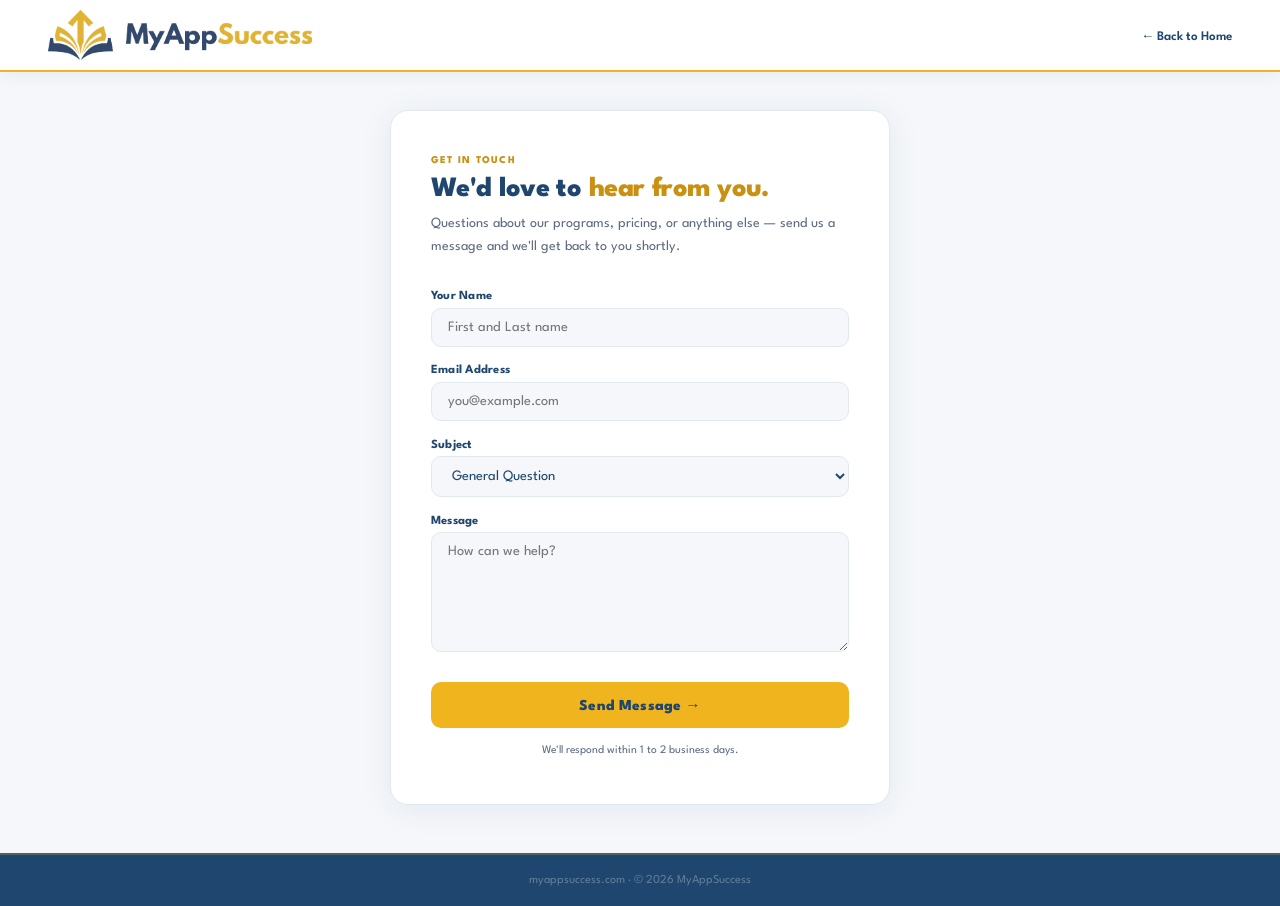
==== contact.html @ 7dba810b "Add files via upload" ====
<!DOCTYPE html>
<html lang="en">
<head>
<meta charset="UTF-8" />
<meta name="viewport" content="width=device-width, initial-scale=1.0" />
<title>Contact Us | MyAppSuccess</title>
<link rel="icon" type="image/png" href="/favicon.png" />
<link rel="apple-touch-icon" href="/apple-touch-icon.png" />
<link href="https://fonts.googleapis.com/css2?family=League+Spartan:wght@300;400;500;600;700;800&display=swap" rel="stylesheet" />
<style>
*, *::before, *::after { box-sizing: border-box; margin: 0; padding: 0; }
:root {
  --navy: #1e466e;
  --navy-mid: #285888;
  --gold: #f0b41e;
  --gold-dark: #c99012;
  --gold-bg: #fef9e6;
  --white: #ffffff;
  --off-white: #f5f7fa;
  --text: #1e466e;
  --muted: #5c6a82;
  --border: #e2e8f0;
  --font: 'League Spartan', sans-serif;
  --radius: 14px;
}
html { scroll-behavior: smooth; }
body { font-family: var(--font); color: var(--text); background: var(--off-white); overflow-x: hidden; min-height: 100vh; display: flex; flex-direction: column; }

/* NAV */
nav {
  position: fixed; top: 0; left: 0; right: 0; z-index: 100;
  display: flex; align-items: center; justify-content: space-between;
  padding: 0 3rem; height: 72px;
  background: rgba(255,255,255,0.97);
  border-bottom: 2px solid var(--gold);
  box-shadow: 0 2px 16px rgba(30,70,110,0.07);
}
.nav-logo img { height: 50px; width: auto; display: block; }
.nav-back { font-size: 0.82rem; font-weight: 600; color: var(--navy); text-decoration: none; display: flex; align-items: center; gap: 0.4rem; transition: color 0.2s; }
.nav-back:hover { color: var(--navy-mid); }
@media (max-width: 600px) { nav { padding: 0 1.2rem; } }

/* MAIN */
main { flex: 1; display: flex; align-items: center; justify-content: center; padding: 110px 1.5rem 3rem; }

.contact-card {
  background: white; border-radius: 18px;
  border: 1.5px solid var(--border);
  box-shadow: 0 4px 32px rgba(30,70,110,0.08);
  padding: 2.8rem 2.5rem;
  width: 100%; max-width: 500px;
}

.contact-eyebrow {
  font-size: 0.65rem; font-weight: 800; letter-spacing: 0.12em;
  text-transform: uppercase; color: var(--gold-dark);
  margin-bottom: 0.6rem;
}
.contact-card h1 {
  font-size: 1.75rem; font-weight: 800; color: var(--navy);
  letter-spacing: -0.02em; line-height: 1.1; margin-bottom: 0.5rem;
}
.contact-card h1 span { color: var(--gold-dark); }
.contact-sub {
  font-size: 0.88rem; color: var(--muted); line-height: 1.6;
  margin-bottom: 2rem;
}

/* FORM */
.form-group { margin-bottom: 1.1rem; }
label {
  display: block; font-size: 0.78rem; font-weight: 700;
  color: var(--navy); margin-bottom: 0.35rem; letter-spacing: 0.02em;
}
input, textarea, select {
  width: 100%; font-family: var(--font); font-size: 0.9rem;
  color: var(--text); background: var(--off-white);
  border: 1.5px solid var(--border); border-radius: 10px;
  padding: 0.75rem 1rem; outline: none;
  transition: border-color 0.2s, background 0.2s;
}
input:focus, textarea:focus, select:focus {
  border-color: var(--navy); background: white;
}
textarea { resize: vertical; min-height: 120px; }

.btn-submit {
  width: 100%; margin-top: 0.5rem;
  background: var(--gold); color: var(--navy);
  font-family: var(--font); font-weight: 800; font-size: 0.95rem;
  border: none; border-radius: 10px; padding: 0.9rem 1.5rem;
  cursor: pointer; transition: background 0.2s, transform 0.15s;
  letter-spacing: 0.01em;
}
.btn-submit:hover { background: var(--gold-dark); transform: translateY(-1px); }
.btn-submit:disabled { opacity: 0.6; cursor: default; transform: none; }

.privacy-note {
  font-size: 0.72rem; color: var(--muted); text-align: center;
  margin-top: 0.9rem; line-height: 1.5;
}

/* SUCCESS */
.success-screen {
  display: none; text-align: center; padding: 1rem 0;
}
.success-icon {
  width: 56px; height: 56px; border-radius: 50%;
  background: var(--gold-bg); border: 2px solid var(--gold);
  display: flex; align-items: center; justify-content: center;
  margin: 0 auto 1.2rem;
  font-size: 1.4rem;
}
.success-screen h2 { font-size: 1.3rem; font-weight: 800; color: var(--navy); margin-bottom: 0.5rem; }
.success-screen p { font-size: 0.88rem; color: var(--muted); line-height: 1.6; margin-bottom: 1.5rem; }
.btn-home {
  display: inline-block; background: var(--navy); color: white;
  font-family: var(--font); font-weight: 700; font-size: 0.88rem;
  text-decoration: none; padding: 0.7rem 1.6rem;
  border-radius: 10px; transition: background 0.2s;
}
.btn-home:hover { background: var(--navy-mid); }

/* FOOTER */
footer {
  background: var(--navy); padding: 1.2rem 3rem;
  text-align: center; border-top: 2px solid rgba(240,180,30,0.25);
}
footer p { font-size: 0.76rem; color: rgba(255,255,255,0.3); }
@media (max-width: 600px) { footer { padding: 1rem 1.2rem; } }
@media (max-width: 540px) {
  .contact-card { padding: 2rem 1.4rem; }
  .contact-card h1 { font-size: 1.4rem; }
}
</style>
</head>
<body>

<!-- NAV -->
<nav>
  <a href="index.html" class="nav-logo"><img src="NavLogo" alt="MyAppSuccess" /></a>
  <a href="index.html" class="nav-back">← Back to Home</a>
</nav>

<!-- MAIN -->
<main>
  <div class="contact-card">

    <!-- FORM VIEW -->
    <div id="form-view">
      <div class="contact-eyebrow">Get in Touch</div>
      <h1>We'd love to <span>hear from you.</span></h1>
      <p class="contact-sub">Questions about our programs, pricing, or anything else — send us a message and we'll get back to you shortly.</p>

      <form id="contact-form">
        <div class="form-group">
          <label for="name">Your Name</label>
          <input type="text" id="name" name="name" placeholder="First and Last name" required />
        </div>
        <div class="form-group">
          <label for="email">Email Address</label>
          <input type="email" id="email" name="email" placeholder="you@example.com" required />
        </div>
        <div class="form-group">
          <label for="subject">Subject</label>
          <select id="subject" name="subject">
            <option value="General Question">General Question</option>
            <option value="The Bootcamp">The Bootcamp</option>
            <option value="Private Sessions">Private Sessions</option>
            <option value="Templates & Guides">Templates &amp; Guides</option>
            <option value="Other">Other</option>
          </select>
        </div>
        <div class="form-group">
          <label for="message">Message</label>
          <textarea id="message" name="message" placeholder="How can we help?" required></textarea>
        </div>
        <button type="submit" class="btn-submit" id="submit-btn">Send Message →</button>
        <p class="privacy-note">We'll respond within 1 to 2 business days.</p>
      </form>
    </div>

  </div>
</main>

<!-- FOOTER -->
<footer>
  <p>myappsuccess.com · &copy; 2026 MyAppSuccess</p>
</footer>

<script>
document.getElementById('contact-form').addEventListener('submit', async function(e) {
  e.preventDefault();
  var btn = document.getElementById('submit-btn');
  btn.disabled = true;
  btn.textContent = 'Sending…';

  var formData = new FormData();
  formData.append('name', document.getElementById('name').value);
  formData.append('email', document.getElementById('email').value);
  formData.append('_subject', 'Contact: ' + document.getElementById('subject').value + ' — MyAppSuccess');
  formData.append('_template', 'box');
  formData.append('_captcha', 'false');
  formData.append('message',
    'From: ' + document.getElementById('name').value + '\n' +
    'Email: ' + document.getElementById('email').value + '\n' +
    'Subject: ' + document.getElementById('subject').value + '\n\n' +
    document.getElementById('message').value
  );

  try {
    await fetch('https://formsubmit.co/hello@myappsuccess.com', {
      method: 'POST',
      body: formData
    });
  } catch(err) {
    // silent fail
  }

  window.location.href = 'thank-you.html';
});
</script>
</body>
</html>
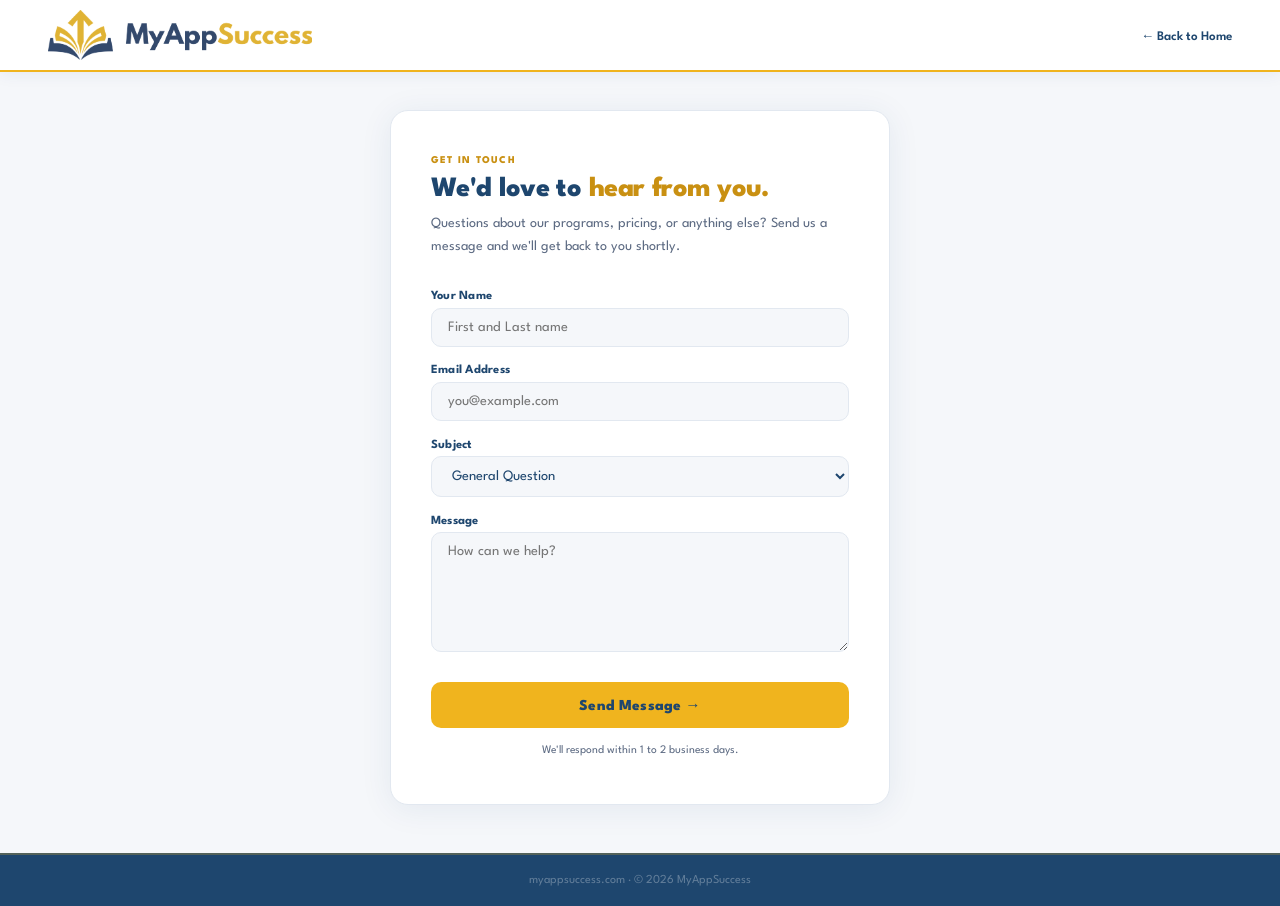
==== commit 789bcc25: "Update contact.html Copy fixes: remove em dashes from contact.html" ====
--- a/contact.html
+++ b/contact.html
@@ -150,7 +150,7 @@
     <div id="form-view">
       <div class="contact-eyebrow">Get in Touch</div>
       <h1>We'd love to <span>hear from you.</span></h1>
-      <p class="contact-sub">Questions about our programs, pricing, or anything else — send us a message and we'll get back to you shortly.</p>
+      <p class="contact-sub">Questions about our programs, pricing, or anything else? Send us a message and we'll get back to you shortly.</p>
 
       <form id="contact-form">
         <div class="form-group">
@@ -198,7 +198,7 @@
   var formData = new FormData();
   formData.append('name', document.getElementById('name').value);
   formData.append('email', document.getElementById('email').value);
-  formData.append('_subject', 'Contact: ' + document.getElementById('subject').value + ' — MyAppSuccess');
+  formData.append('_subject', 'Contact: ' + document.getElementById('subject').value + ' | MyAppSuccess');
   formData.append('_template', 'box');
   formData.append('_captcha', 'false');
   formData.append('message',
@@ -209,7 +209,7 @@
   );
 
   try {
-    await fetch('https://formsubmit.co/hello@myappsuccess.com', {
+    await fetch('https://formsubmit.co/kelly@myappsuccess.com', {
       method: 'POST',
       body: formData
     });
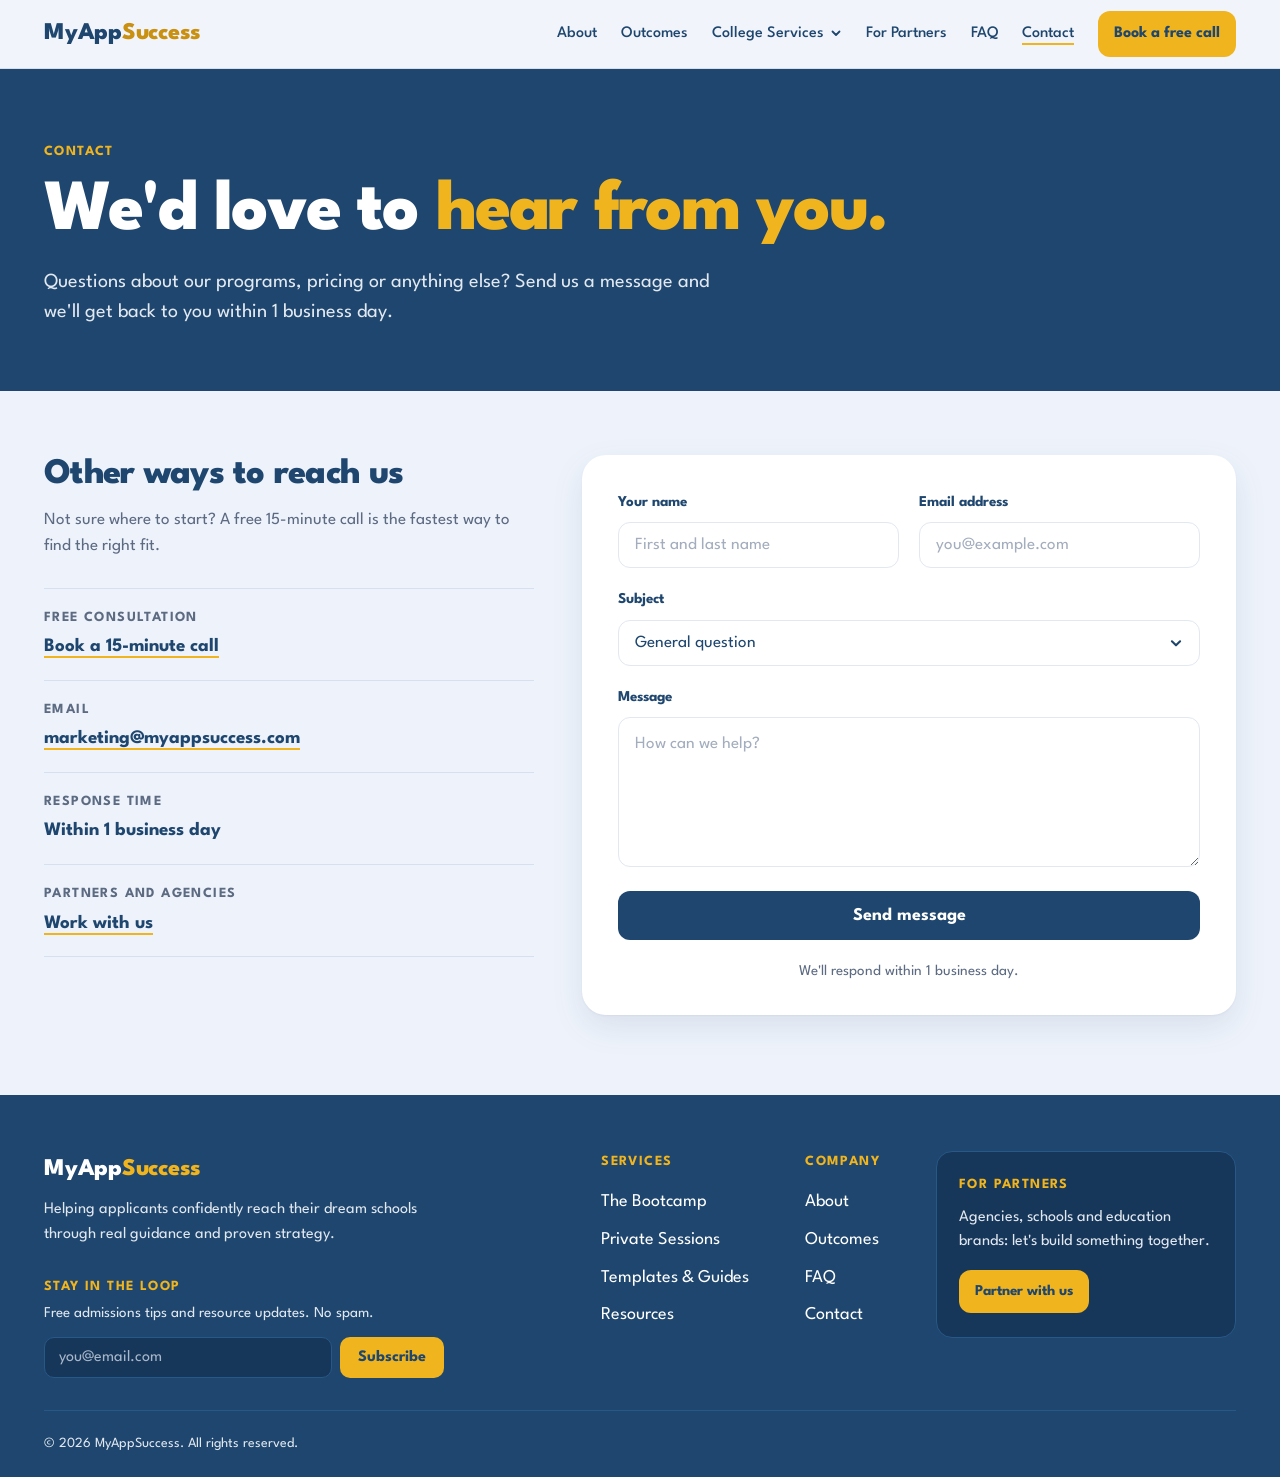
==== commit 012287a8: "Launch site redesign: new homepage, shared nav and footer, redesigned forms, Resources, Contact, For" ====
--- a/contact.html
+++ b/contact.html
@@ -1,199 +1,135 @@
-<!DOCTYPE html>
+<!doctype html>
 <html lang="en">
 <head>
-<meta charset="UTF-8" />
-<meta name="viewport" content="width=device-width, initial-scale=1.0" />
+<meta charset="utf-8">
+<meta name="viewport" content="width=device-width, initial-scale=1, viewport-fit=cover">
 <title>Contact Us | MyAppSuccess</title>
-<link rel="icon" type="image/png" href="/favicon.png" />
-<link rel="apple-touch-icon" href="/apple-touch-icon.png" />
-<link href="https://fonts.googleapis.com/css2?family=League+Spartan:wght@300;400;500;600;700;800&display=swap" rel="stylesheet" />
+
+<link rel="icon" href="favicon.png">
+<link rel="preconnect" href="https://fonts.googleapis.com">
+<link rel="preconnect" href="https://fonts.gstatic.com" crossorigin>
+<link href="https://fonts.googleapis.com/css2?family=League+Spartan:wght@400;500;600;700;800&display=swap" rel="stylesheet">
+<link rel="stylesheet" href="site.css">
+<script>try{if('scrollRestoration' in history)history.scrollRestoration='manual';}catch(e){}</script>
 <style>
-*, *::before, *::after { box-sizing: border-box; margin: 0; padding: 0; }
-:root {
-  --navy: #1e466e;
-  --navy-mid: #285888;
-  --gold: #f0b41e;
-  --gold-dark: #c99012;
-  --gold-bg: #fef9e6;
-  --white: #ffffff;
-  --off-white: #f5f7fa;
-  --text: #1e466e;
-  --muted: #5c6a82;
-  --border: #e2e8f0;
-  --font: 'League Spartan', sans-serif;
-  --radius: 14px;
-}
-html { scroll-behavior: smooth; }
-body { font-family: var(--font); color: var(--text); background: var(--off-white); overflow-x: hidden; min-height: 100vh; display: flex; flex-direction: column; }
+.contact{background:var(--blue-light);padding-block:64px 80px}
+.c-grid{display:grid;grid-template-columns:minmax(0,.9fr) minmax(0,1.2fr);gap:48px;align-items:start}
+.c-info h2{margin:0;font-size:clamp(28px,3vw,36px);line-height:1.1;font-weight:800;letter-spacing:-0.02em}
+.c-info p{margin:12px 0 0;color:var(--muted);font-size:17px}
+.c-list{list-style:none;margin:28px 0 0;padding:0;border-top:1px solid #d5e0f0}
+.c-list li{padding:18px 0;border-bottom:1px solid #d5e0f0}
+.c-list b{display:block;font-size:14px;font-weight:700;letter-spacing:.1em;text-transform:uppercase;color:var(--muted)}
+.c-list span,.c-list a{display:block;margin-top:4px;font-size:19px;font-weight:700;color:var(--navy)}
+.c-list a{text-decoration:underline;text-decoration-color:var(--gold);text-decoration-thickness:2px;text-underline-offset:5px}
+.c-card{background:var(--white);border-radius:24px;box-shadow:var(--shadow);padding:36px 36px 32px}
+.c-card form{display:grid;gap:20px}
+.c-row{display:grid;grid-template-columns:1fr 1fr;gap:20px}
+.btn-submit{width:100%;margin-top:4px}
+.privacy-note{margin:0;text-align:center;color:var(--muted);font-size:15px}
+@media (max-width:900px){.c-grid{grid-template-columns:1fr;gap:28px}.c-info{order:2}}
+@media (max-width:720px){.contact{padding-block:28px 52px}.c-card{padding:24px 20px 22px;border-radius:20px}.c-row{grid-template-columns:1fr}}
+</style>
 
-/* NAV */
-nav {
-  position: fixed; top: 0; left: 0; right: 0; z-index: 100;
-  display: flex; align-items: center; justify-content: space-between;
-  padding: 0 3rem; height: 72px;
-  background: rgba(255,255,255,0.97);
-  border-bottom: 2px solid var(--gold);
-  box-shadow: 0 2px 16px rgba(30,70,110,0.07);
-}
-.nav-logo img { height: 50px; width: auto; display: block; }
-.nav-back { font-size: 0.82rem; font-weight: 600; color: var(--navy); text-decoration: none; display: flex; align-items: center; gap: 0.4rem; transition: color 0.2s; }
-.nav-back:hover { color: var(--navy-mid); }
-@media (max-width: 600px) { nav { padding: 0 1.2rem; } }
-
-/* MAIN */
-main { flex: 1; display: flex; align-items: center; justify-content: center; padding: 110px 1.5rem 3rem; }
-
-.contact-card {
-  background: white; border-radius: 18px;
-  border: 1.5px solid var(--border);
-  box-shadow: 0 4px 32px rgba(30,70,110,0.08);
-  padding: 2.8rem 2.5rem;
-  width: 100%; max-width: 500px;
-}
-
-.contact-eyebrow {
-  font-size: 0.65rem; font-weight: 800; letter-spacing: 0.12em;
-  text-transform: uppercase; color: var(--gold-dark);
-  margin-bottom: 0.6rem;
-}
-.contact-card h1 {
-  font-size: 1.75rem; font-weight: 800; color: var(--navy);
-  letter-spacing: -0.02em; line-height: 1.1; margin-bottom: 0.5rem;
-}
-.contact-card h1 span { color: var(--gold-dark); }
-.contact-sub {
-  font-size: 0.88rem; color: var(--muted); line-height: 1.6;
-  margin-bottom: 2rem;
-}
-
-/* FORM */
-.form-group { margin-bottom: 1.1rem; }
-label {
-  display: block; font-size: 0.78rem; font-weight: 700;
-  color: var(--navy); margin-bottom: 0.35rem; letter-spacing: 0.02em;
-}
-input, textarea, select {
-  width: 100%; font-family: var(--font); font-size: 0.9rem;
-  color: var(--text); background: var(--off-white);
-  border: 1.5px solid var(--border); border-radius: 10px;
-  padding: 0.75rem 1rem; outline: none;
-  transition: border-color 0.2s, background 0.2s;
-}
-input:focus, textarea:focus, select:focus {
-  border-color: var(--navy); background: white;
-}
-textarea { resize: vertical; min-height: 120px; }
-
-.btn-submit {
-  width: 100%; margin-top: 0.5rem;
-  background: var(--gold); color: var(--navy);
-  font-family: var(--font); font-weight: 800; font-size: 0.95rem;
-  border: none; border-radius: 10px; padding: 0.9rem 1.5rem;
-  cursor: pointer; transition: background 0.2s, transform 0.15s;
-  letter-spacing: 0.01em;
-}
-.btn-submit:hover { background: var(--gold-dark); transform: translateY(-1px); }
-.btn-submit:disabled { opacity: 0.6; cursor: default; transform: none; }
-
-.privacy-note {
-  font-size: 0.72rem; color: var(--muted); text-align: center;
-  margin-top: 0.9rem; line-height: 1.5;
-}
-
-/* SUCCESS */
-.success-screen {
-  display: none; text-align: center; padding: 1rem 0;
-}
-.success-icon {
-  width: 56px; height: 56px; border-radius: 50%;
-  background: var(--gold-bg); border: 2px solid var(--gold);
-  display: flex; align-items: center; justify-content: center;
-  margin: 0 auto 1.2rem;
-  font-size: 1.4rem;
-}
-.success-screen h2 { font-size: 1.3rem; font-weight: 800; color: var(--navy); margin-bottom: 0.5rem; }
-.success-screen p { font-size: 0.88rem; color: var(--muted); line-height: 1.6; margin-bottom: 1.5rem; }
-.btn-home {
-  display: inline-block; background: var(--navy); color: white;
-  font-family: var(--font); font-weight: 700; font-size: 0.88rem;
-  text-decoration: none; padding: 0.7rem 1.6rem;
-  border-radius: 10px; transition: background 0.2s;
-}
-.btn-home:hover { background: var(--navy-mid); }
-
-/* FOOTER */
-footer {
-  background: var(--navy); padding: 1.2rem 3rem;
-  text-align: center; border-top: 2px solid rgba(240,180,30,0.25);
-}
-footer p { font-size: 0.76rem; color: rgba(255,255,255,0.3); }
-@media (max-width: 600px) { footer { padding: 1rem 1.2rem; } }
-@media (max-width: 540px) {
-  .contact-card { padding: 2rem 1.4rem; }
-  .contact-card h1 { font-size: 1.4rem; }
-}
-</style>
+<link rel="apple-touch-icon" href="/apple-touch-icon.png">
 </head>
 <body>
-
-<!-- NAV -->
-<nav>
-  <a href="index.html" class="nav-logo"><img src="NavLogo" alt="MyAppSuccess" /></a>
-  <a href="index.html" class="nav-back">← Back to Home</a>
-</nav>
-
-<!-- MAIN -->
-<main>
-  <div class="contact-card">
-
-    <!-- FORM VIEW -->
-    <div id="form-view">
-      <div class="contact-eyebrow">Get in Touch</div>
-      <h1>We'd love to <span>hear from you.</span></h1>
-      <p class="contact-sub">Questions about our programs, pricing, or anything else? Send us a message and we'll get back to you shortly.</p>
-
+<header class="site-head">
+  <div class="wrap head-row">
+    <a class="logo" href="index.html#top">MyApp<span>Success</span></a>
+    <button class="menu-btn" id="menuBtn" type="button" aria-expanded="false" aria-controls="siteNav">Menu</button>
+    <nav class="nav" id="siteNav" aria-label="Main">
+      <a href="index.html#about">About</a>
+      <a href="index.html#outcomes">Outcomes</a>
+      <div class="nav-dd">
+        <button class="nav-dd-btn" type="button" aria-expanded="false" aria-controls="svcMenu">College Services<svg viewBox="0 0 12 12" aria-hidden="true"><path d="M2.5 4.5L6 8l3.5-3.5" fill="none" stroke="currentColor" stroke-width="1.8" stroke-linecap="round" stroke-linejoin="round"/></svg></button>
+        <div class="nav-sub" id="svcMenu">
+          <a href="index.html#bootcamp">Bootcamp</a>
+          <a href="index.html#sessions">Private Sessions</a>
+          <a href="index.html#guides">Templates &amp; Guides</a>
+          <a href="resources.html">Resources</a>
+        </div>
+      </div>
+      <a href="for-agencies.html">For Partners</a>
+      <a href="index.html#faq">FAQ</a>
+      <a href="contact.html" aria-current="page">Contact</a>
+      <a class="btn" href="interest-form.html">Book a free call</a>
+    </nav>
+  </div>
+</header>
+<main id="top">
+<section class="panel navy">
+  <div class="wrap page-hero">
+    <p class="label">Contact</p>
+    <h1>We'd love to <span>hear from you.</span></h1>
+    <p class="sub">Questions about our programs, pricing or anything else? Send us a message and we'll get back to you within 1 business day.</p>
+  </div>
+</section>
+<section class="contact">
+  <div class="wrap c-grid">
+    <div class="c-info">
+      <h2>Other ways to reach us</h2>
+      <p>Not sure where to start? A free 15-minute call is the fastest way to find the right fit.</p>
+      <ul class="c-list">
+        <li><b>Free consultation</b><a href="interest-form.html">Book a 15-minute call</a></li>
+        <li><b>Email</b><a href="mailto:marketing@myappsuccess.com">marketing@myappsuccess.com</a></li>
+        <li><b>Response time</b><span>Within 1 business day</span></li>
+        <li><b>Partners and agencies</b><a href="for-agencies.html">Work with us</a></li>
+      </ul>
+    </div>
+    <div class="c-card" id="form-view">
       <form id="contact-form">
-        <div class="form-group">
-          <label for="name">Your Name</label>
-          <input type="text" id="name" name="name" placeholder="First and Last name" required />
+        <div class="c-row">
+          <div class="fld"><label for="name">Your name</label><input type="text" id="name" name="name" placeholder="First and last name" autocomplete="name" required></div>
+          <div class="fld"><label for="email">Email address</label><input type="email" id="email" name="email" placeholder="you@example.com" autocomplete="email" required></div>
         </div>
-        <div class="form-group">
-          <label for="email">Email Address</label>
-          <input type="email" id="email" name="email" placeholder="you@example.com" required />
-        </div>
-        <div class="form-group">
-          <label for="subject">Subject</label>
+        <div class="fld"><label for="subject">Subject</label>
           <select id="subject" name="subject">
-            <option value="General Question">General Question</option>
+            <option value="General Question">General question</option>
             <option value="The Bootcamp">The Bootcamp</option>
             <option value="Private Sessions">Private Sessions</option>
             <option value="Templates & Guides">Templates &amp; Guides</option>
             <option value="Other">Other</option>
           </select>
         </div>
-        <div class="form-group">
-          <label for="message">Message</label>
-          <textarea id="message" name="message" placeholder="How can we help?" required></textarea>
-        </div>
-        <button type="submit" class="btn-submit" id="submit-btn">Send Message →</button>
-        <p class="privacy-note">We'll respond within 1 to 2 business days.</p>
+        <div class="fld"><label for="message">Message</label><textarea id="message" name="message" placeholder="How can we help?" required></textarea></div>
+        <button type="submit" class="btn btn-navy btn-submit" id="submit-btn">Send message</button>
+        <p class="privacy-note">We'll respond within 1 business day.</p>
       </form>
     </div>
-
   </div>
+</section>
 </main>
-
-<!-- FOOTER -->
-<footer>
-  <p>myappsuccess.com · &copy; 2026 MyAppSuccess</p>
+<footer class="panel navy">
+  <div class="wrap">
+    <div class="foot" id="foot">
+      <div class="foot-brand">
+        <a class="logo" href="index.html#top">MyApp<span>Success</span></a>
+        <p class="foot-blurb" style="margin:10px 0 0;color:var(--border);font-size:16px">Helping applicants confidently reach their dream schools through real guidance and proven strategy.</p>
+        <h4 class="news-h">Stay in the loop</h4>
+        <p class="news-note">Free admissions tips and resource updates. No spam.</p>
+        <form class="news-form" id="newsForm">
+          <label for="newsEmail">Email address</label>
+          <input id="newsEmail" type="email" placeholder="you@email.com" autocomplete="email" required>
+          <button class="btn" type="submit">Subscribe</button>
+        </form>
+        <p class="news-msg" id="newsMsg" hidden>Thanks for subscribing. We'll be in touch!</p>
+      </div>
+      <div class="foot-cols">
+        <div><h4>Services</h4><ul><li><a href="index.html#bootcamp">The Bootcamp</a></li><li><a href="index.html#sessions">Private Sessions</a></li><li><a href="index.html#guides">Templates &amp; Guides</a></li><li><a href="resources.html">Resources</a></li></ul></div>
+        <div><h4>Company</h4><ul><li><a href="index.html#about">About</a></li><li><a href="index.html#outcomes">Outcomes</a></li><li><a href="index.html#faq">FAQ</a></li><li><a href="contact.html">Contact</a></li></ul></div>
+        <div class="foot-partners"><h4>For Partners</h4><p>Agencies, schools and education brands: let's build something together.</p><a class="btn" href="for-agencies.html">Partner with us</a></div>
+      </div>
+    </div>
+    <div class="copy">© 2026 MyAppSuccess. All rights reserved.</div>
+  </div>
 </footer>
-
+<script src="site.js"></script>
 <script>
 document.getElementById('contact-form').addEventListener('submit', async function(e) {
   e.preventDefault();
   var btn = document.getElementById('submit-btn');
   btn.disabled = true;
-  btn.textContent = 'Sending…';
+  btn.textContent = 'Sending...';
 
   var formData = new FormData();
   formData.append('name', document.getElementById('name').value);
--- a/site.css
+++ b/site.css
@@ -0,0 +1,110 @@
+/* Shared MyAppSuccess styles: tokens, header, footer, buttons, form fields. Brand palette only, no gradients. */
+:root{
+  --navy:#1e466e; --navy-mid:#285888; --navy-deep:#17375a; --gold:#f0b41e; --gold-dark:#c99012; --gold-bg:#fef9e6;
+  --off:#f5f7fa; --blue-light:#eef3fb; --muted:#5c6a82; --soft:#a3adbd; --border:#e2e8f0; --white:#ffffff;
+  --shadow:0 1px 2px rgba(30,70,110,.06), 0 12px 32px rgba(30,70,110,.10);
+  --shadow-lift:0 2px 4px rgba(30,70,110,.08), 0 18px 40px rgba(30,70,110,.18);
+  --font:'League Spartan', ui-sans-serif, system-ui, -apple-system, 'Segoe UI', sans-serif;
+  color-scheme:light;
+}
+*{box-sizing:border-box}
+html{scroll-behavior:smooth;scroll-padding-top:90px}
+body{margin:0;background:var(--white);color:var(--navy);font-family:var(--font);font-size:18px;line-height:1.55;min-height:100vh;display:flex;flex-direction:column}
+body > main{flex:1}
+a{color:var(--navy)} a:hover{color:var(--navy-mid)}
+a:focus-visible,button:focus-visible,summary:focus-visible,input:focus-visible,select:focus-visible,textarea:focus-visible{outline:3px solid var(--gold);outline-offset:3px}
+h1,h2,h3{text-wrap:balance}
+.wrap{max-width:1240px;margin:0 auto;padding-left:max(24px, env(safe-area-inset-left, 0px));padding-right:max(24px, env(safe-area-inset-right, 0px));width:100%}
+.panel{position:relative}
+.navy{background:var(--navy);color:var(--white)}
+.navy a{color:var(--white)}
+.label{margin:0 0 14px;font-size:14px;font-weight:700;letter-spacing:0.1em;text-transform:uppercase;color:var(--muted)}
+.navy .label{color:var(--gold)}
+.btn{display:inline-block;background:var(--gold);color:var(--navy) !important;text-decoration:none;font-weight:700;padding:16px 24px;border-radius:12px;font-size:18px;border:none;cursor:pointer;font-family:var(--font);transition:background .15s ease;text-align:center}
+.btn:hover{background:#f5c547}
+.btn-navy{background:var(--navy);color:var(--white) !important}
+.btn-navy:hover{background:var(--navy-mid)}
+.btn:disabled{opacity:.6;cursor:default}
+.preview{background:var(--gold-bg);color:var(--navy);font-size:14px;text-align:center;padding:8px 16px}
+
+/* Header */
+.site-head{position:sticky;top:0;z-index:50;background:rgba(238,243,251,.82);-webkit-backdrop-filter:saturate(1.6) blur(18px);backdrop-filter:saturate(1.6) blur(18px);border-bottom:1px solid rgba(30,70,110,.12)}
+.head-row{display:flex;align-items:center;justify-content:space-between;gap:24px;min-height:68px;position:relative}
+.logo{font-weight:800;font-size:24px;color:var(--navy) !important;text-decoration:none;letter-spacing:-0.01em}
+.logo span{color:var(--gold-dark)}
+.nav{display:flex;align-items:center;gap:24px;font-size:16px;font-weight:500}
+.nav a{text-decoration:none;color:var(--navy)}
+.nav a:hover{color:var(--navy-mid);text-decoration:underline;text-decoration-color:var(--gold);text-decoration-thickness:2px;text-underline-offset:6px}
+.nav a[aria-current="page"]{text-decoration:underline;text-decoration-color:var(--gold);text-decoration-thickness:2px;text-underline-offset:6px}
+.nav .btn{padding:11px 16px;font-size:16px}
+.nav .btn:hover{color:var(--navy) !important;background:#f5c547;text-decoration:none}
+.menu-btn{display:none;background:var(--navy);border:none;color:var(--white);font-family:var(--font);font-size:16px;font-weight:600;padding:10px 16px;border-radius:10px;cursor:pointer}
+@media (max-width:1020px){
+  .menu-btn{display:block}
+  .nav{display:none;position:absolute;left:0;right:0;top:100%;background:var(--blue-light);border-top:1px solid rgba(30,70,110,.12);box-shadow:var(--shadow-lift);flex-direction:column;align-items:flex-start;gap:0;padding:8px 24px 20px;max-height:calc(100vh - 80px);overflow:auto}
+  .nav.open{display:flex}
+  .nav a{padding:12px 0;width:100%;border-bottom:1px solid var(--border)}
+  .nav .btn{margin-top:14px;width:auto;border-bottom:none;padding:11px 16px}
+}
+.nav-dd{position:relative}
+.nav-dd-btn{background:none;border:none;padding:0;font-family:var(--font);font-size:16px;font-weight:500;color:var(--navy);cursor:pointer;display:inline-flex;align-items:center;gap:6px}
+.nav-dd-btn svg{width:12px;height:12px;transition:transform .15s ease}
+.nav-dd.open .nav-dd-btn svg{transform:rotate(180deg)}
+.nav-dd-btn:hover{color:var(--navy-mid)}
+.nav-dd-btn.is-current{text-decoration:underline;text-decoration-color:var(--gold);text-decoration-thickness:2px;text-underline-offset:6px}
+.nav-sub{display:none;position:absolute;top:calc(100% + 16px);left:-14px;min-width:230px;background:var(--white);border:1px solid var(--border);border-radius:14px;box-shadow:var(--shadow-lift);padding:8px;z-index:70}
+.nav-sub::before{content:"";position:absolute;left:0;right:0;top:-18px;height:18px}
+.nav-dd.open .nav-sub{display:block}
+@media (hover:hover) and (min-width:1021px){.nav-dd:hover .nav-sub{display:block}}
+.nav .nav-sub a{display:block;padding:10px 12px;border-radius:9px;white-space:nowrap}
+.nav .nav-sub a:hover{background:var(--blue-light);text-decoration:none}
+@media (max-width:1020px){
+  .nav-dd{width:100%}
+  .nav-dd-btn{width:100%;padding:12px 0;border-bottom:1px solid var(--border);cursor:default}
+  .nav-dd-btn svg{display:none}
+  .nav-sub{display:block;position:static;min-width:0;border:none;box-shadow:none;background:transparent;padding:0 0 0 16px;border-radius:0}
+  .nav-sub::before{display:none}
+  .nav .nav-sub a{padding:12px 0;border-radius:0}
+}
+
+/* Footer */
+.foot{display:flex;gap:40px;flex-wrap:wrap;justify-content:space-between;align-items:flex-start;padding-block:56px 32px}
+.foot h4{margin:0 0 10px;font-size:14px;letter-spacing:0.1em;text-transform:uppercase;color:var(--gold)}
+.foot .logo{color:var(--white) !important}
+.foot .logo span{color:var(--gold)}
+.foot-brand{flex:0 1 400px;min-width:0}
+.foot .news-h{margin:28px 0 4px}
+.news-note{margin:0 0 12px;color:var(--border);font-size:15px}
+.news-form{display:flex;gap:8px}
+.news-form label{position:absolute;width:1px;height:1px;overflow:hidden;clip:rect(0 0 0 0)}
+.news-form input{flex:1 1 auto;min-width:0;font-family:var(--font);font-size:16px;padding:12px 14px;border-radius:10px;border:1px solid var(--navy-mid);background:var(--navy-deep);color:var(--white)}
+.news-form input::placeholder{color:#a9b7cb}
+.news-form .btn{font-size:16px;padding:12px 18px;border-radius:10px;white-space:nowrap}
+.news-msg{margin:10px 0 0;font-size:15px;color:var(--gold)}
+.foot-cols{display:grid;grid-template-columns:auto auto 300px;gap:56px;align-items:start}
+.foot-partners{background:var(--navy-deep);border:1px solid var(--navy-mid);border-radius:16px;padding:22px 22px 24px}
+.foot-partners p{margin:0 0 16px;color:var(--border);font-size:16px;line-height:1.5}
+.foot-partners .btn{font-size:15px;padding:10px 16px}
+.foot ul{list-style:none;margin:0;padding:0;line-height:2.1}
+.foot a{text-decoration:none}
+.foot a:hover{color:var(--gold)}
+.copy{border-top:1px solid var(--navy-mid);padding-block:22px;font-size:14px;color:var(--border)}
+@media (max-width:1100px){.foot-cols{grid-template-columns:auto auto}.foot-partners{grid-column:1 / -1}}
+@media (max-width:720px){.foot{gap:24px;padding-block:32px 20px}.foot-blurb{display:none}.foot .news-h{margin-top:18px}.foot-cols{grid-template-columns:1fr 1fr;gap:24px 20px}.foot ul{line-height:1.9}}
+
+/* Page hero for inner pages */
+.page-hero{padding-block:72px 64px}
+.page-hero h1{margin:0;font-size:clamp(40px,6vw,72px);line-height:.98;letter-spacing:-0.03em;font-weight:800;max-width:900px}
+.page-hero h1 span{color:var(--gold)}
+.page-hero .sub{margin:20px 0 0;font-size:20px;line-height:1.5;color:var(--border);max-width:680px}
+@media (max-width:720px){.page-hero{padding-block:48px 40px}.page-hero .sub{font-size:17px}}
+
+/* Form fields */
+.fld{display:flex;flex-direction:column;gap:8px;min-width:0}
+.fld > label,.f-label{font-size:15px;font-weight:700;color:var(--navy)}
+.fld input,.fld select,.fld textarea{font-family:var(--font);font-size:17px;color:var(--navy);background:var(--white);border:1.5px solid var(--border);border-radius:12px;padding:14px 16px;width:100%;transition:border-color .15s ease}
+.fld textarea{min-height:150px;resize:vertical;line-height:1.5}
+.fld input::placeholder,.fld textarea::placeholder{color:var(--soft)}
+.fld input:focus,.fld select:focus,.fld textarea:focus{border-color:var(--navy);outline:none;box-shadow:0 0 0 3px rgba(240,180,30,.35)}
+.fld select{appearance:none;-webkit-appearance:none;background-image:url("data:image/svg+xml,%3Csvg xmlns='http://www.w3.org/2000/svg' viewBox='0 0 12 12'%3E%3Cpath d='M2.5 4.5L6 8l3.5-3.5' fill='none' stroke='%231e466e' stroke-width='1.8' stroke-linecap='round' stroke-linejoin='round'/%3E%3C/svg%3E");background-repeat:no-repeat;background-position:right 16px center;background-size:14px;padding-right:44px}
+@media (prefers-reduced-motion: reduce){html{scroll-behavior:auto}*{transition:none !important}}
